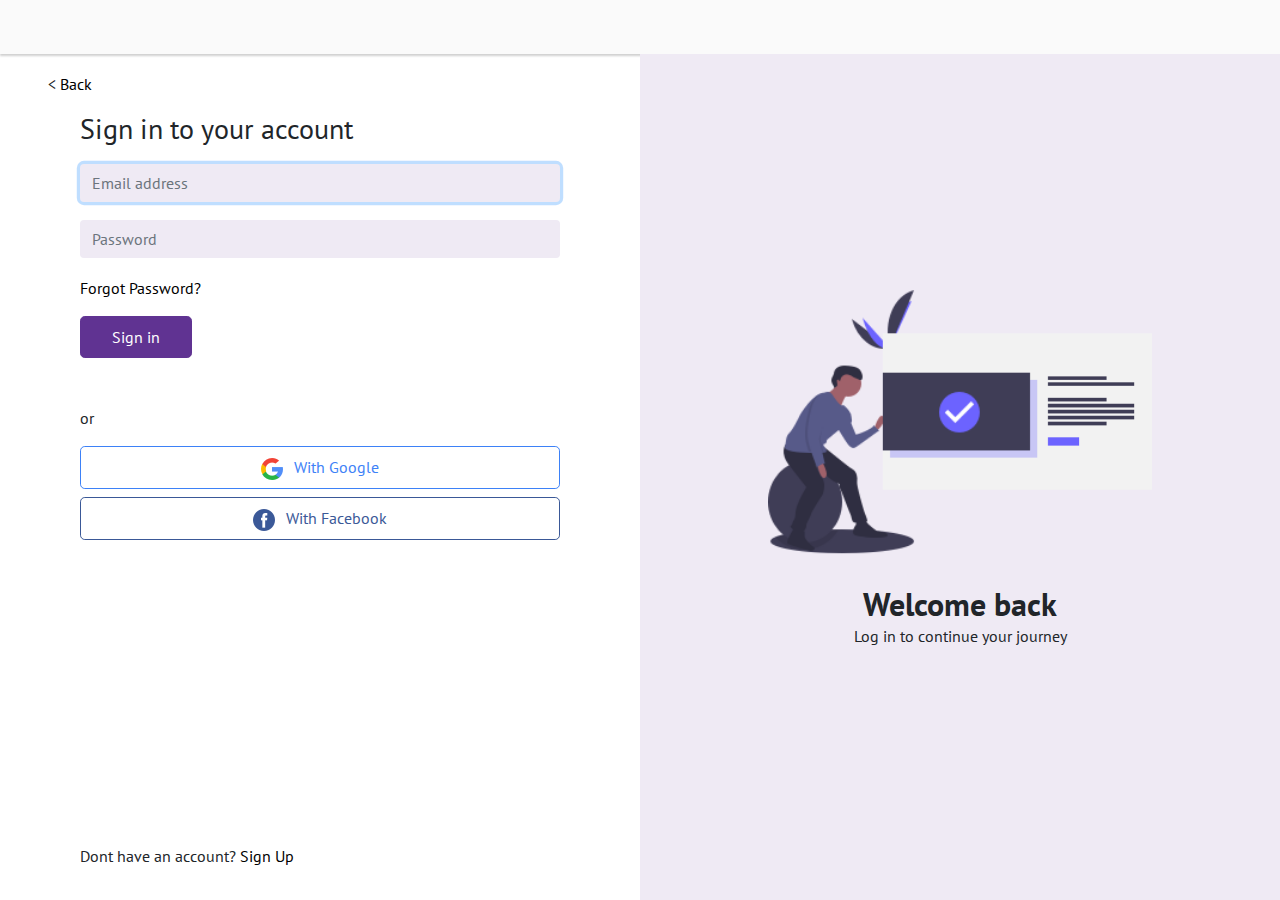
==== index.html @ 551c7ab3 "Initial bulk commit" ====
<!doctype html>
<html lang="en">

<head>
    <meta charset="utf-8">
    <meta name="viewport" content="width=device-width, initial-scale=1, shrink-to-fit=no">
    <meta name="description" content="">
    <meta name="author" content="Paul Hudson">
    <title>Login Test</title>
    <link href="css/bootstrap.min.css" rel="stylesheet">
    <link href="css/main.css" rel="stylesheet">
    <link href="https://fonts.googleapis.com/css?family=PT+Sans" rel="stylesheet">
</head>

<body>
    <header></header>
    <main role="main">
        <div class="container">
            <div class="row">
                <div class="col-sm-12 col-md-6 left-container">
                    <p class="backlink">&lt; <a href="#">Back</a></p>
                    <form class="form-signin">
                        <div>
                            <h1 class="h3 mb-3 font-weight-normal">Sign in to your account</h1>
                            <label for="inputEmail" class="sr-only">Email address</label>
                            <input type="email" id="inputEmail" class="form-control" placeholder="Email address" required autofocus>
                            <label for="inputPassword" class="sr-only">Password</label>
                            <input type="password" id="inputPassword" class="form-control" placeholder="Password" required>
                            <div class="checkbox mb-3">
                                <a href="#">Forgot Password?</a>
                            </div>
                            <button class="btn btn-lg btn-primary btn-block" type="submit">Sign in</button>
                            </div>
                        <div class="otherlogins">
                            <p>or</p>
                            <button class="btn btn-lg btn-primary btn-block btn-other btn-other-google" type="button">
                                <img src="img/ico-google.png" alt=""> With Google
                            </button>
                            <button class="btn btn-lg btn-primary btn-block btn-other btn-other-facebook" type="button">
                                <img src="img/ico-facebook.png" alt=""> With Facebook
                            </button>
                        </div>
                    </form>
                    <p class="signup">Dont have an account? <a href="#">Sign Up</a></p>
                </div>
                <div class="col-md-6 text-center right-container d-none d-sm-block">
                    <div class="right-content">
                        <div>
                            <img src="img/login.png" alt="">
                        </div>
                        <div>
                            <h1>Welcome back</h1>
                            <p>Log in to continue your journey</p>
                        </div>
                    </div>
                </div>
            </div>
        </div>
    </main>
</body>

</html>
---- css/main.css ----
html,body{margin:0;padding:0;font-family:'PT Sans', sans-serif}html a,body a{color:#000}html header,body header{background-color:#fafafa;-webkit-box-shadow:0px 2px 2px 0px #d0d0d0;-moz-box-shadow:0px 2px 2px 0px #d0d0d0;box-shadow:0px 2px 2px 0px #d0d0d0;height:6vh}html main,body main{height:94vh}html main .container,body main .container{margin:0;max-width:100%}html main .container .left-container,body main .container .left-container{padding-top:2vh;padding-left:5rem;padding-right:5rem;height:94vh;position:relative}html main .container .left-container .backlink,body main .container .left-container .backlink{position:relative;left:-2rem}html main .container .left-container form .otherlogins,body main .container .left-container form .otherlogins{margin-top:3rem}html main .container .left-container form input,body main .container .left-container form input{background-color:#efeaf4;margin:2vh 0;border:0}html main .container .left-container form .btn-block,body main .container .left-container form .btn-block{font-size:inherit;background-color:#603392;border-color:#603392;max-width:7rem}html main .container .left-container form .btn-block.btn-other,body main .container .left-container form .btn-block.btn-other{background-color:#fff;border-color:#fff;max-width:100%}html main .container .left-container form .btn-block.btn-other.btn-other-google,body main .container .left-container form .btn-block.btn-other.btn-other-google{border-color:#3d81f7;color:#3e82f7}html main .container .left-container form .btn-block.btn-other.btn-other-facebook,body main .container .left-container form .btn-block.btn-other.btn-other-facebook{border-color:#3a5897;color:#3b5998}html main .container .left-container form .btn-block img,body main .container .left-container form .btn-block img{margin-right:0.4rem}html main .container .left-container .signup,body main .container .left-container .signup{position:absolute;bottom:1rem}html main .container .right-container,body main .container .right-container{background-color:#efeaf4;padding-top:2vh;height:94vh;position:relative}html main .container .right-container .right-content,body main .container .right-container .right-content{position:absolute;top:50%;left:50%;transform:translate(-50%, -50%);min-width:50vw}html main .container .right-container img,body main .container .right-container img{width:60%}html main .container .right-container h1,body main .container .right-container h1{font-weight:bold;font-size:2rem;margin:2rem 0 0 0}@media (max-width: 480px){.left-container{padding-left:1rem !important;padding-right:1rem !important}.backlink{left:0 !important}}
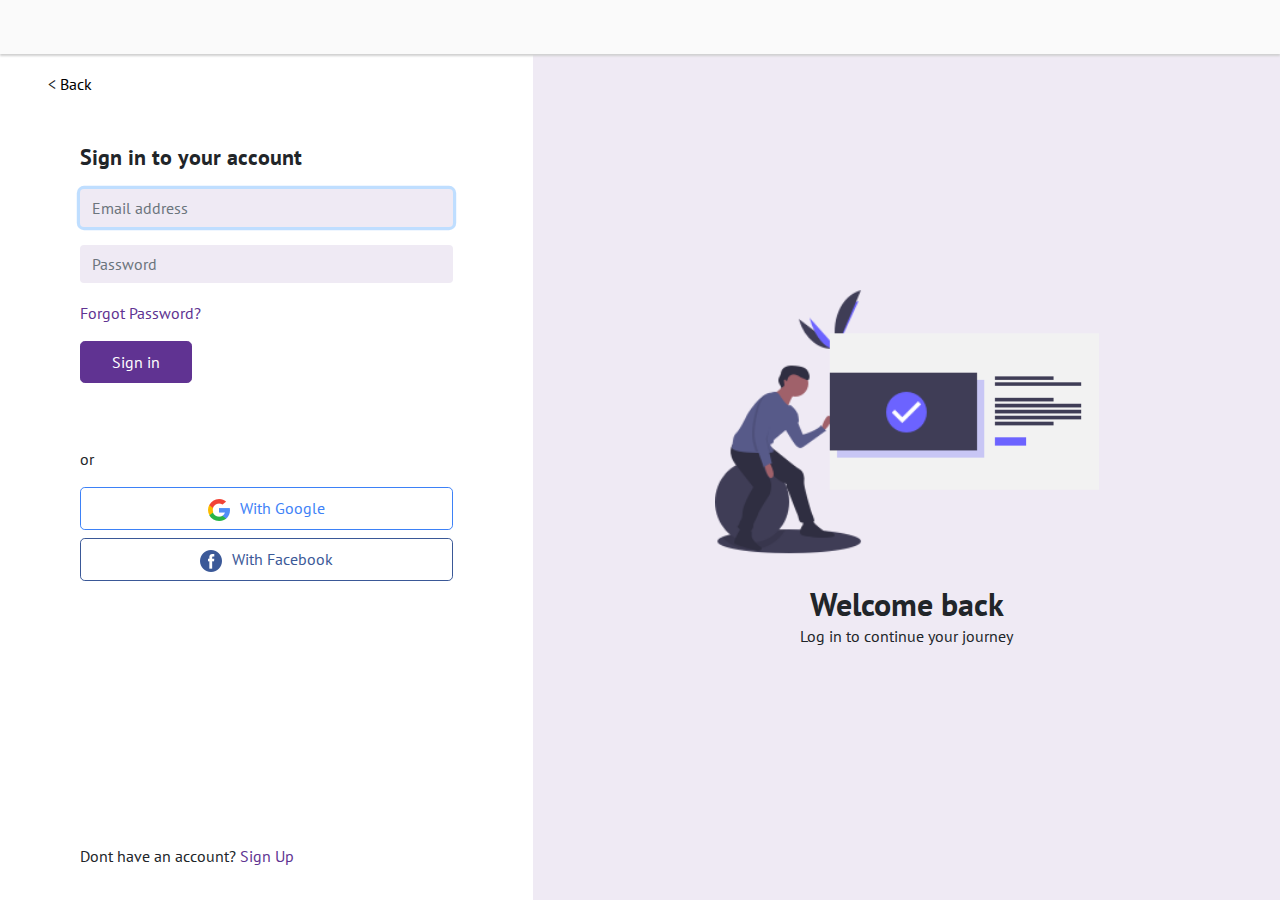
==== commit 96302325: "Various changes" ====
--- a/index.html
+++ b/index.html
@@ -17,7 +17,7 @@
     <main role="main">
         <div class="container">
             <div class="row">
-                <div class="col-sm-12 col-md-6 left-container">
+                <div class="col-md-5 left-container">
                     <p class="backlink">&lt; <a href="#">Back</a></p>
                     <form class="form-signin">
                         <div>
@@ -27,10 +27,10 @@
                             <label for="inputPassword" class="sr-only">Password</label>
                             <input type="password" id="inputPassword" class="form-control" placeholder="Password" required>
                             <div class="checkbox mb-3">
-                                <a href="#">Forgot Password?</a>
+                                <a href="#" class="prplink">Forgot Password?</a>
                             </div>
                             <button class="btn btn-lg btn-primary btn-block" type="submit">Sign in</button>
-                            </div>
+                        </div>
                         <div class="otherlogins">
                             <p>or</p>
                             <button class="btn btn-lg btn-primary btn-block btn-other btn-other-google" type="button">
@@ -41,9 +41,9 @@
                             </button>
                         </div>
                     </form>
-                    <p class="signup">Dont have an account? <a href="#">Sign Up</a></p>
+                    <p class="signup">Dont have an account? <a href="#" class="prplink">Sign Up</a></p>
                 </div>
-                <div class="col-md-6 text-center right-container d-none d-sm-block">
+                <div class="col-md-7 text-center right-container d-none d-sm-block">
                     <div class="right-content">
                         <div>
                             <img src="img/login.png" alt="">
--- a/css/main.css
+++ b/css/main.css
@@ -1 +1 @@
-html,body{margin:0;padding:0;font-family:'PT Sans', sans-serif}html a,body a{color:#000}html header,body header{background-color:#fafafa;-webkit-box-shadow:0px 2px 2px 0px #d0d0d0;-moz-box-shadow:0px 2px 2px 0px #d0d0d0;box-shadow:0px 2px 2px 0px #d0d0d0;height:6vh}html main,body main{height:94vh}html main .container,body main .container{margin:0;max-width:100%}html main .container .left-container,body main .container .left-container{padding-top:2vh;padding-left:5rem;padding-right:5rem;height:94vh;position:relative}html main .container .left-container .backlink,body main .container .left-container .backlink{position:relative;left:-2rem}html main .container .left-container form .otherlogins,body main .container .left-container form .otherlogins{margin-top:3rem}html main .container .left-container form input,body main .container .left-container form input{background-color:#efeaf4;margin:2vh 0;border:0}html main .container .left-container form .btn-block,body main .container .left-container form .btn-block{font-size:inherit;background-color:#603392;border-color:#603392;max-width:7rem}html main .container .left-container form .btn-block.btn-other,body main .container .left-container form .btn-block.btn-other{background-color:#fff;border-color:#fff;max-width:100%}html main .container .left-container form .btn-block.btn-other.btn-other-google,body main .container .left-container form .btn-block.btn-other.btn-other-google{border-color:#3d81f7;color:#3e82f7}html main .container .left-container form .btn-block.btn-other.btn-other-facebook,body main .container .left-container form .btn-block.btn-other.btn-other-facebook{border-color:#3a5897;color:#3b5998}html main .container .left-container form .btn-block img,body main .container .left-container form .btn-block img{margin-right:0.4rem}html main .container .left-container .signup,body main .container .left-container .signup{position:absolute;bottom:1rem}html main .container .right-container,body main .container .right-container{background-color:#efeaf4;padding-top:2vh;height:94vh;position:relative}html main .container .right-container .right-content,body main .container .right-container .right-content{position:absolute;top:50%;left:50%;transform:translate(-50%, -50%);min-width:50vw}html main .container .right-container img,body main .container .right-container img{width:60%}html main .container .right-container h1,body main .container .right-container h1{font-weight:bold;font-size:2rem;margin:2rem 0 0 0}@media (max-width: 480px){.left-container{padding-left:1rem !important;padding-right:1rem !important}.backlink{left:0 !important}}
+html,body{margin:0;padding:0;font-family:'PT Sans', sans-serif}html a,body a{color:#000}html a:hover,body a:hover{color:#000}html a.prplink,body a.prplink{color:#603392}html a.prplink:hover,body a.prplink:hover{color:#603392}html header,body header{background-color:#fafafa;-webkit-box-shadow:0px 2px 2px 0px #d0d0d0;-moz-box-shadow:0px 2px 2px 0px #d0d0d0;box-shadow:0px 2px 2px 0px #d0d0d0;height:6vh;position:relative;z-index:100}html main,body main{height:94vh}html main .container,body main .container{margin:0;max-width:100%}html main .container .left-container,body main .container .left-container{padding-top:2vh;padding-left:5rem;padding-right:5rem;height:94vh;position:relative}html main .container .left-container .backlink,body main .container .left-container .backlink{position:relative;left:-2rem}html main .container .left-container form,body main .container .left-container form{margin-top:3rem}html main .container .left-container form h1,body main .container .left-container form h1{font-size:1.4rem;font-weight:bold !important}html main .container .left-container form .otherlogins,body main .container .left-container form .otherlogins{margin-top:4rem}html main .container .left-container form input,body main .container .left-container form input{background-color:#efeaf4;margin:2vh 0;border:0}html main .container .left-container form .btn-block,body main .container .left-container form .btn-block{font-size:inherit;background-color:#603392;border-color:#603392;max-width:7rem}html main .container .left-container form .btn-block.btn-other,body main .container .left-container form .btn-block.btn-other{background-color:#fff;border-color:#fff;max-width:100%}html main .container .left-container form .btn-block.btn-other.btn-other-google,body main .container .left-container form .btn-block.btn-other.btn-other-google{border-color:#3d81f7;color:#3e82f7}html main .container .left-container form .btn-block.btn-other.btn-other-facebook,body main .container .left-container form .btn-block.btn-other.btn-other-facebook{border-color:#3a5897;color:#3b5998}html main .container .left-container form .btn-block img,body main .container .left-container form .btn-block img{margin-right:0.4rem}html main .container .left-container .signup,body main .container .left-container .signup{position:absolute;bottom:1rem}html main .container .right-container,body main .container .right-container{background-color:#efeaf4;padding-top:2vh;height:94vh;position:relative}html main .container .right-container .right-content,body main .container .right-container .right-content{position:absolute;top:50%;left:50%;transform:translate(-50%, -50%);min-width:50vw}html main .container .right-container img,body main .container .right-container img{width:60%}html main .container .right-container h1,body main .container .right-container h1{font-weight:bold;font-size:2rem;margin:2rem 0 0 0}@media (max-width: 480px){header{background-color:#fff !important;-webkit-box-shadow:none !important;-moz-box-shadow:none !important;box-shadow:none !important}main{background-color:#f6f6f6}main .backlink{display:none}main .left-container form{margin-top:1rem !important}main .left-container form h1{margin-left:0.5rem}main .left-container form .btn-block{max-width:inherit !important}main .left-container form .otherlogins{margin-top:1rem !important}main .left-container form a.prplink{margin-left:0.7rem}main .left-container p{margin-left:0.7rem}}@media (max-width: 980px){.left-container{padding-left:1rem !important;padding-right:1rem !important}.left-container h1{font-size:1.2rem !important}.backlink{left:0 !important}}
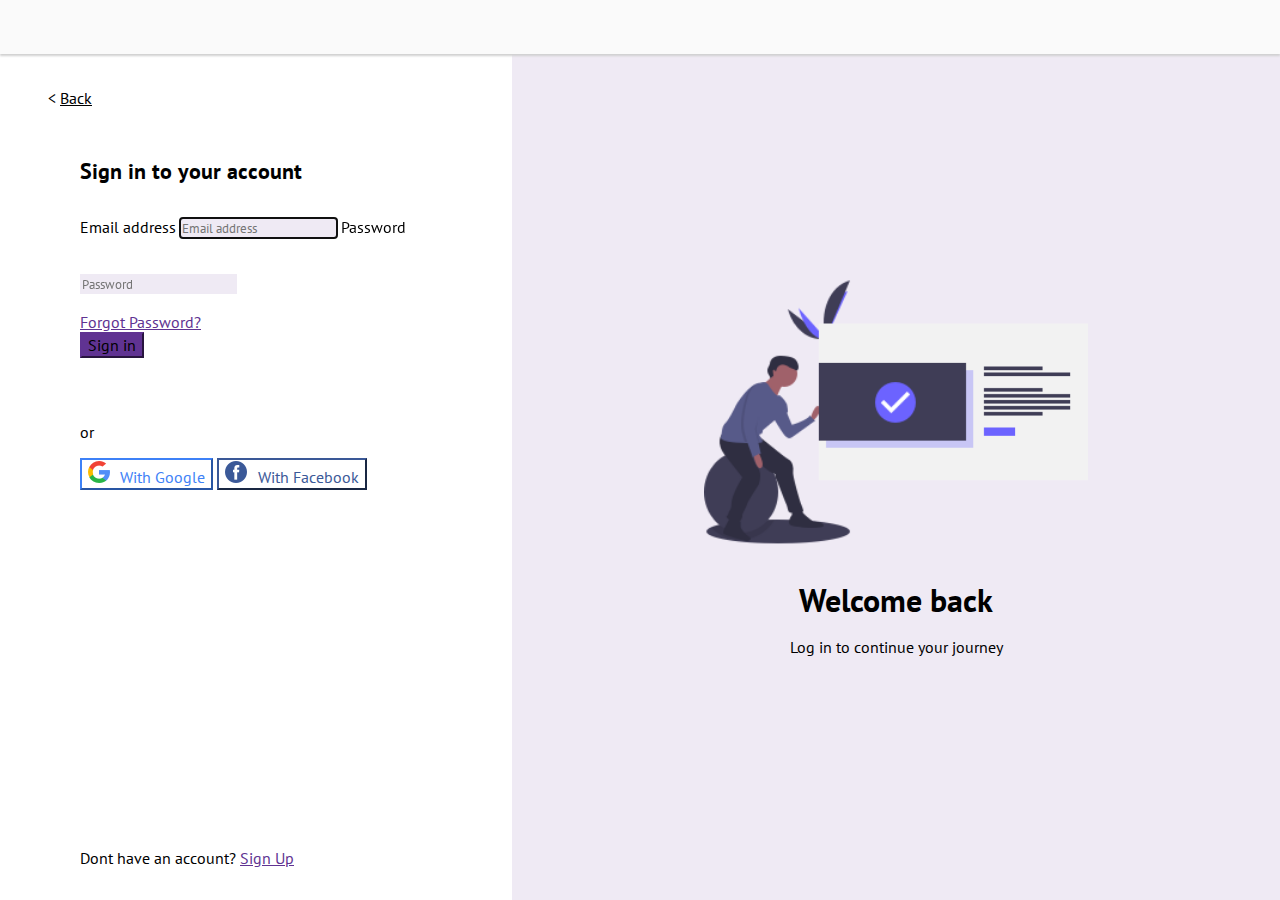
==== commit 4ceda047: "Removed bootstrap and making modular SASS (incomplete)" ====
--- a/index.html
+++ b/index.html
@@ -7,8 +7,7 @@
     <meta name="description" content="">
     <meta name="author" content="Paul Hudson">
     <title>Login Test</title>
-    <link href="css/bootstrap.min.css" rel="stylesheet">
-    <link href="css/main.css" rel="stylesheet">
+    <link href="assets/css/main.css" rel="stylesheet">
     <link href="https://fonts.googleapis.com/css?family=PT+Sans" rel="stylesheet">
 </head>
 
@@ -16,8 +15,9 @@
     <header></header>
     <main role="main">
         <div class="container">
-            <div class="row">
-                <div class="col-md-5 left-container">
+                
+            <div class="leftcontainer">
+                <div class="left-content">
                     <p class="backlink">&lt; <a href="#">Back</a></p>
                     <form class="form-signin">
                         <div>
@@ -43,18 +43,20 @@
                     </form>
                     <p class="signup">Dont have an account? <a href="#" class="prplink">Sign Up</a></p>
                 </div>
-                <div class="col-md-7 text-center right-container d-none d-sm-block">
-                    <div class="right-content">
-                        <div>
-                            <img src="img/login.png" alt="">
-                        </div>
-                        <div>
-                            <h1>Welcome back</h1>
-                            <p>Log in to continue your journey</p>
-                        </div>
+            </div>
+            
+            <div class="rightcontainer">
+                <div class="right-content">
+                    <div>
+                        <img src="img/login.png" alt="">
+                    </div>
+                    <div>
+                        <h1>Welcome back</h1>
+                        <p>Log in to continue your journey</p>
                     </div>
                 </div>
             </div>
+        
         </div>
     </main>
 </body>
--- a/assets/css/main.css
+++ b/assets/css/main.css
@@ -0,0 +1 @@
+*{font-family:"PT Sans",sans-serif}html,body{font-size:1rem}a{color:#000}a:hover{color:#000}a.prplink{color:#603392}a.prplink:hover{color:#603392}header{background-color:#fafafa;-webkit-box-shadow:0px 2px 2px 0px #d0d0d0;-moz-box-shadow:0px 2px 2px 0px #d0d0d0;box-shadow:0px 2px 2px 0px #d0d0d0;height:6vh;position:relative;z-index:100}main{height:94vh}main .container{margin:0;max-width:100%}main .container .leftcontainer{height:94vh;position:relative;float:left;width:40%}main .container .leftcontainer .left-content{padding-top:2vh;padding-left:5rem;padding-right:5rem}main .container .leftcontainer .left-content .backlink{position:relative;left:-2rem}main .container .leftcontainer .left-content form{margin-top:3rem}main .container .leftcontainer .left-content form h1{font-size:1.4rem;font-weight:bold !important}main .container .leftcontainer .left-content form .otherlogins{margin-top:4rem}main .container .leftcontainer .left-content form input{background-color:#efeaf4;margin:2vh 0;border:0}main .container .leftcontainer .left-content form .btn-block{font-size:inherit;background-color:#603392;border-color:#603392;max-width:7rem}main .container .leftcontainer .left-content form .btn-block.btn-other{background-color:#fff;border-color:#fff;max-width:100%}main .container .leftcontainer .left-content form .btn-block.btn-other.btn-other-google{border-color:#3d81f7;color:#3e82f7}main .container .leftcontainer .left-content form .btn-block.btn-other.btn-other-facebook{border-color:#3a5897;color:#3b5998}main .container .leftcontainer .left-content form .btn-block img{margin-right:0.4rem}main .container .leftcontainer .signup{position:absolute;bottom:1rem}main .container .rightcontainer{background-color:#efeaf4;height:94vh;position:relative;float:left;width:60%}main .container .rightcontainer .right-content{position:absolute;top:50%;left:50%;transform:translate(-50%, -50%);min-width:50vw;text-align:center}main .container .rightcontainer img{width:60%}main .container .rightcontainer h1{font-weight:bold;font-size:2rem;margin:2rem 0 0 0}@media (max-width: 480px){header{background-color:#fff !important;-webkit-box-shadow:none !important;-moz-box-shadow:none !important;box-shadow:none !important}section{background-color:#f6f6f6}section .backlink{display:none}section article form{margin-top:1rem !important}section article form h1{margin-left:0.5rem}section article form .btn-block{max-width:inherit !important}section article form .otherlogins{margin-top:1rem !important}section article form a.prplink{margin-left:0.7rem}section article p{margin-left:0.7rem}}@media (max-width: 980px){article{padding-left:1rem !important;padding-right:1rem !important}article h1{font-size:1.2rem !important}.backlink{left:0 !important}}html,body{margin:0;padding:0}
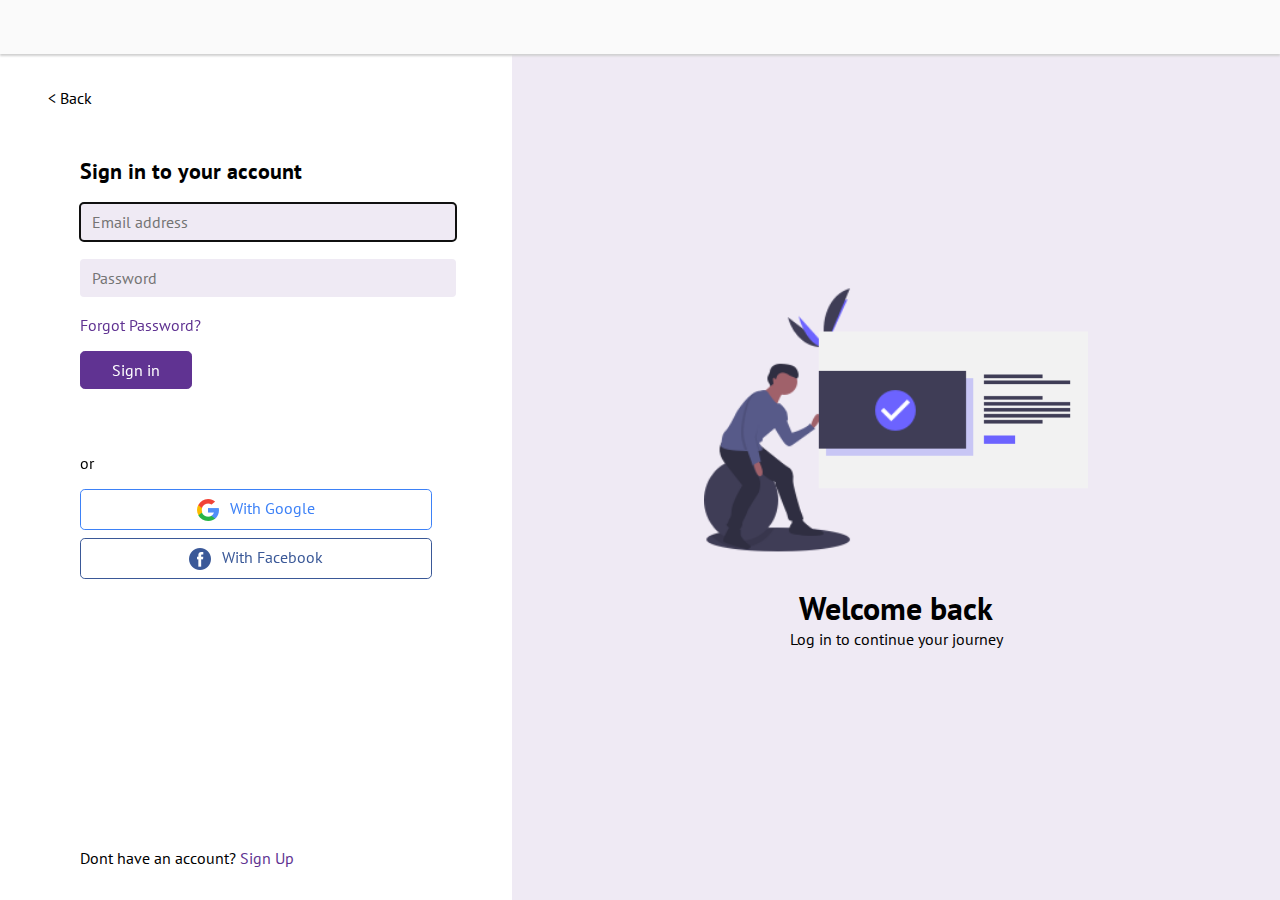
==== commit 8ba1cf0a: "Various styling changes" ====
--- a/index.html
+++ b/index.html
@@ -29,7 +29,7 @@
                             <div class="checkbox mb-3">
                                 <a href="#" class="prplink">Forgot Password?</a>
                             </div>
-                            <button class="btn btn-lg btn-primary btn-block" type="submit">Sign in</button>
+                            <button class="btn btn-lg btn-signin btn-block" type="submit">Sign in</button>
                         </div>
                         <div class="otherlogins">
                             <p>or</p>
--- a/assets/css/main.css
+++ b/assets/css/main.css
@@ -1 +1 @@
-*{font-family:"PT Sans",sans-serif}html,body{font-size:1rem}a{color:#000}a:hover{color:#000}a.prplink{color:#603392}a.prplink:hover{color:#603392}header{background-color:#fafafa;-webkit-box-shadow:0px 2px 2px 0px #d0d0d0;-moz-box-shadow:0px 2px 2px 0px #d0d0d0;box-shadow:0px 2px 2px 0px #d0d0d0;height:6vh;position:relative;z-index:100}main{height:94vh}main .container{margin:0;max-width:100%}main .container .leftcontainer{height:94vh;position:relative;float:left;width:40%}main .container .leftcontainer .left-content{padding-top:2vh;padding-left:5rem;padding-right:5rem}main .container .leftcontainer .left-content .backlink{position:relative;left:-2rem}main .container .leftcontainer .left-content form{margin-top:3rem}main .container .leftcontainer .left-content form h1{font-size:1.4rem;font-weight:bold !important}main .container .leftcontainer .left-content form .otherlogins{margin-top:4rem}main .container .leftcontainer .left-content form input{background-color:#efeaf4;margin:2vh 0;border:0}main .container .leftcontainer .left-content form .btn-block{font-size:inherit;background-color:#603392;border-color:#603392;max-width:7rem}main .container .leftcontainer .left-content form .btn-block.btn-other{background-color:#fff;border-color:#fff;max-width:100%}main .container .leftcontainer .left-content form .btn-block.btn-other.btn-other-google{border-color:#3d81f7;color:#3e82f7}main .container .leftcontainer .left-content form .btn-block.btn-other.btn-other-facebook{border-color:#3a5897;color:#3b5998}main .container .leftcontainer .left-content form .btn-block img{margin-right:0.4rem}main .container .leftcontainer .signup{position:absolute;bottom:1rem}main .container .rightcontainer{background-color:#efeaf4;height:94vh;position:relative;float:left;width:60%}main .container .rightcontainer .right-content{position:absolute;top:50%;left:50%;transform:translate(-50%, -50%);min-width:50vw;text-align:center}main .container .rightcontainer img{width:60%}main .container .rightcontainer h1{font-weight:bold;font-size:2rem;margin:2rem 0 0 0}@media (max-width: 480px){header{background-color:#fff !important;-webkit-box-shadow:none !important;-moz-box-shadow:none !important;box-shadow:none !important}section{background-color:#f6f6f6}section .backlink{display:none}section article form{margin-top:1rem !important}section article form h1{margin-left:0.5rem}section article form .btn-block{max-width:inherit !important}section article form .otherlogins{margin-top:1rem !important}section article form a.prplink{margin-left:0.7rem}section article p{margin-left:0.7rem}}@media (max-width: 980px){article{padding-left:1rem !important;padding-right:1rem !important}article h1{font-size:1.2rem !important}.backlink{left:0 !important}}html,body{margin:0;padding:0}
+*{font-family:"PT Sans",sans-serif}html,body{font-size:1rem}a{text-decoration:none;color:#000}a:hover{color:#000;text-decoration:underline}a.prplink{color:#603392}a.prplink:hover{color:#603392}header{background-color:#fafafa;-webkit-box-shadow:0px 2px 2px 0px #d0d0d0;-moz-box-shadow:0px 2px 2px 0px #d0d0d0;box-shadow:0px 2px 2px 0px #d0d0d0;height:6vh;position:relative;z-index:100}main{height:94vh}main .container{margin:0;max-width:100%;height:94vh}main .container .leftcontainer{height:94vh;position:relative;float:left;width:40%}main .container .leftcontainer .left-content{padding-top:2vh;padding-left:5rem;padding-right:5rem}main .container .leftcontainer .left-content .backlink{position:relative;left:-2rem}main .container .leftcontainer .signup{position:absolute;bottom:1rem}main .container .rightcontainer{background-color:#efeaf4;height:94vh;position:relative;float:left;width:60%}main .container .rightcontainer .right-content{position:absolute;top:50%;left:50%;transform:translate(-50%, -50%);min-width:50vw;text-align:center}main .container .rightcontainer .right-content p{margin-top:0}main .container .rightcontainer img{width:60%}main .container .rightcontainer h1{font-weight:bold;font-size:2rem;margin:2rem 0 0 0}main .container:after{content:"";display:table;clear:both}form{margin-top:3rem}form h1{font-size:1.4rem;font-weight:bold !important}form .otherlogins{margin-top:4rem}form .sr-only{position:absolute;width:1px;height:1px;padding:0;overflow:hidden;clip:rect(0, 0, 0, 0);white-space:nowrap;border:0}form .mb-3,form .my-3{margin-bottom:1rem !important}form input{background-color:#efeaf4;margin:2vh 0;border:0;display:block;width:100%;height:calc(1.5em + .75rem + 2px);padding:0 .75rem;font-size:1rem;font-weight:400;line-height:1.5;color:#495057;background-clip:padding-box;border-radius:.25rem;transition:border-color .15s ease-in-out,box-shadow .15s ease-in-out}form .btn{display:block;width:100%;cursor:pointer;text-align:center;vertical-align:middle;-webkit-user-select:none;-moz-user-select:none;-ms-user-select:none;user-select:none;background-color:transparent;border:1px solid transparent;padding:.5rem 1rem;border-radius:.3rem;transition:color .15s ease-in-out,background-color .15s ease-in-out,border-color .15s ease-in-out,box-shadow .15s ease-in-out}form .btn-signin{color:#fff}form .btn-block{font-size:inherit;background-color:#603392;border-color:#603392;max-width:7rem}form .btn-block.btn-other{background-color:#fff;border-color:#fff;max-width:100%}form .btn-block.btn-other.btn-other-google{border-color:#3d81f7;color:#3e82f7}form .btn-block.btn-other.btn-other-facebook{border-color:#3a5897;color:#3b5998;margin-top:.5rem}form .btn-block img{margin-right:0.4rem;vertical-align:middle}@media (max-width: 480px){header{background-color:#fff !important;-webkit-box-shadow:none !important;-moz-box-shadow:none !important;box-shadow:none !important}main{background-color:#f6f6f6}main .backlink{display:none}main .left-content form{margin-top:1rem !important}main .left-content form h1{margin-left:0.5rem}main .left-content form .btn-block{max-width:inherit !important}main .left-content form .otherlogins{margin-top:1rem !important}main .left-content form a.prplink{margin-left:0.7rem}main .left-content p{margin-left:0.7rem}}@media (max-width: 980px){.left-content{padding-left:1rem !important;padding-right:1rem !important}.left-content h1{font-size:1.2rem !important}.backlink{left:0 !important}input{width:calc(100% - 1.5rem) !important}}html,body{margin:0;padding:0}
